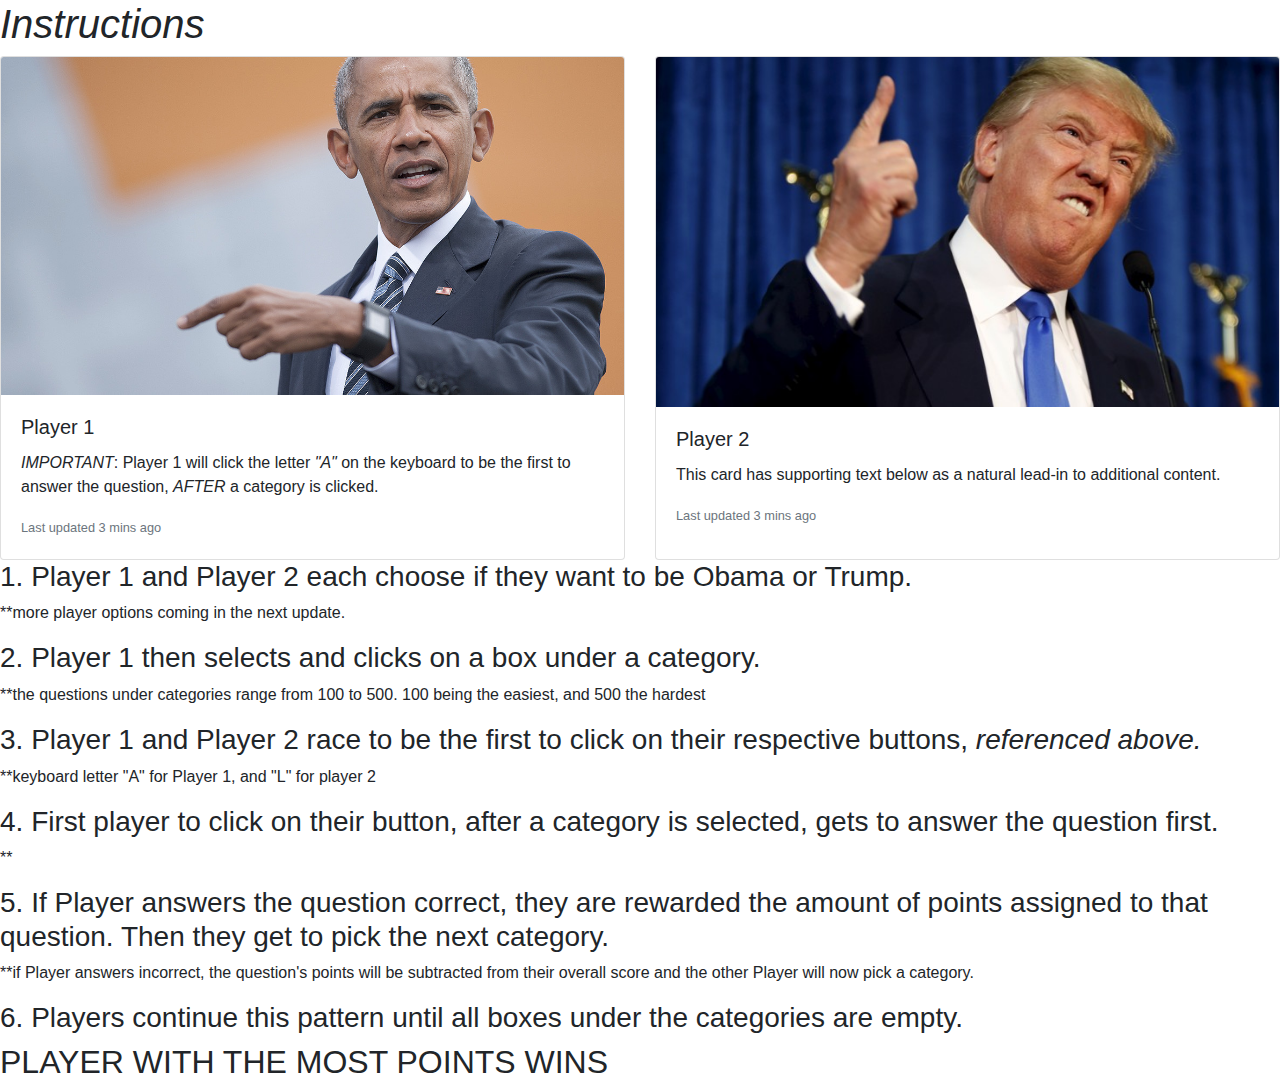
==== instructions.html @ c924a0df "created link pages for my nav bar and started to add content to instructions page" ====
<!DOCTYPE html>
<html lang="en">
<head>
    <meta charset="UTF-8">
    <meta name="viewport" content="width=device-width, initial-scale=1.0">
    <link rel="stylesheet" href="https://stackpath.bootstrapcdn.com/bootstrap/4.3.1/css/bootstrap.min.css" integrity="sha384-ggOyR0iXCbMQv3Xipma34MD+dH/1fQ784/j6cY/iJTQUOhcWr7x9JvoRxT2MZw1T" crossorigin="anonymous">
    <meta http-equiv="X-UA-Compatible" content="ie=edge">
    <script src="https://code.jquery.com/jquery-3.3.1.slim.min.js" integrity="sha384-q8i/X+965DzO0rT7abK41JStQIAqVgRVzpbzo5smXKp4YfRvH+8abtTE1Pi6jizo" crossorigin="anonymous"></script>
    <title>Jeopardy Instructions</title>
</head>
<body>
    <h1><em>Instructions</em></h1>
    <div class="card-deck">
            <div class="card">
              <img class="card-img-top" src="obama.jpeg" alt="Card image cap">
              <div class="card-body">
                <h5 class="card-title">Player 1</h5>
                <p class="card-text"><em>IMPORTANT</em>: Player 1 will click the letter <em>"A"</em> on the keyboard to be the first to answer the question, <em>AFTER</em> a category is clicked.</p>
                <p class="card-text"><small class="text-muted">Last updated 3 mins ago</small></p>
              </div>
            </div>
            <div class="card">
              <img class="card-img-top" src="trump.jpeg" alt="Card image cap">
              <div class="card-body">
                <h5 class="card-title">Player 2</h5>
                <p class="card-text">This card has supporting text below as a natural lead-in to additional content.</p>
                <p class="card-text"><small class="text-muted">Last updated 3 mins ago</small></p>
              </div>
            </div>
          </div>

          <div>
    <h3>1. Player 1 and Player 2 each choose if they want to be Obama or Trump.</h3>
    <p> **more player options coming in the next update.</p>
    <h3>2. Player 1 then selects and clicks on a box under a category.</h3>
    <p> **the questions under categories range from 100 to 500. 100 being the easiest, and 500 the hardest</p>
    <h3>3. Player 1 and Player 2 race to be the first to click on their respective buttons, <em>referenced above.</em></h3>
    <p>**keyboard letter "A" for Player 1, and "L" for player 2</p>
    <h3>4. First player to click on their button, after a category is selected, gets to answer the question first.</h3>
    <p>**</p>
    <h3>5. If Player answers the question correct, they are rewarded the amount of points assigned to that question. Then they get to pick the next category.</h3>
    <p>**if Player answers incorrect, the question's points will be subtracted from their overall score and the other Player will now pick a category.</p>
    <h3>6. Players continue this pattern until all boxes under the categories are empty.</h3>
          </div>

          <div>
    <h2>PLAYER WITH THE MOST POINTS WINS</h2>
    </div>

    <script src="https://cdnjs.cloudflare.com/ajax/libs/popper.js/1.14.7/umd/popper.min.js" integrity="sha384-UO2eT0CpHqdSJQ6hJty5KVphtPhzWj9WO1clHTMGa3JDZwrnQq4sF86dIHNDz0W1" crossorigin="anonymous"></script>
    <script src="https://stackpath.bootstrapcdn.com/bootstrap/4.3.1/js/bootstrap.min.js" integrity="sha384-JjSmVgyd0p3pXB1rRibZUAYoIIy6OrQ6VrjIEaFf/nJGzIxFDsf4x0xIM+B07jRM" crossorigin="anonymous"></script>
</body>
</html>
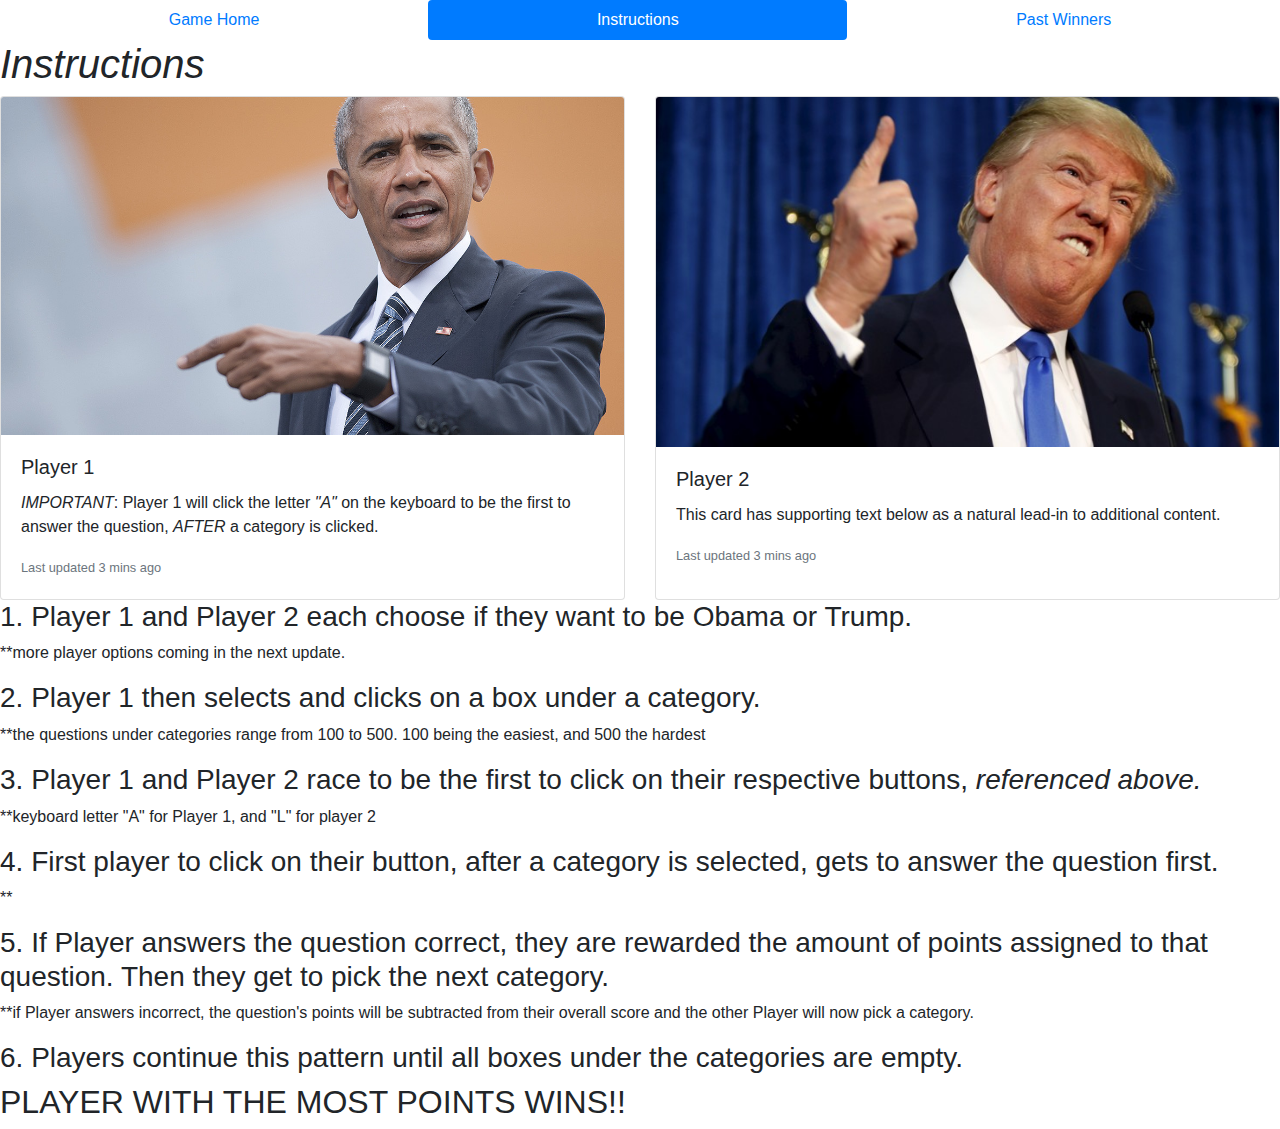
==== commit cf394793: "updated instructions page as well as nav bar on both pages" ====
--- a/instructions.html
+++ b/instructions.html
@@ -3,12 +3,28 @@
 <head>
     <meta charset="UTF-8">
     <meta name="viewport" content="width=device-width, initial-scale=1.0">
+    <link rel=“stylesheet” href=”instructions.css”>
     <link rel="stylesheet" href="https://stackpath.bootstrapcdn.com/bootstrap/4.3.1/css/bootstrap.min.css" integrity="sha384-ggOyR0iXCbMQv3Xipma34MD+dH/1fQ784/j6cY/iJTQUOhcWr7x9JvoRxT2MZw1T" crossorigin="anonymous">
     <meta http-equiv="X-UA-Compatible" content="ie=edge">
     <script src="https://code.jquery.com/jquery-3.3.1.slim.min.js" integrity="sha384-q8i/X+965DzO0rT7abK41JStQIAqVgRVzpbzo5smXKp4YfRvH+8abtTE1Pi6jizo" crossorigin="anonymous"></script>
     <title>Jeopardy Instructions</title>
 </head>
 <body>
+    <header>
+            
+            <ul class="nav nav-pills nav-fill">     
+                <li class="nav-item">
+                  <a class="nav-link" href="index.html">Game Home</a>
+                </li>
+                <li class="nav-item">
+              <a class="nav-link active" href="instructions.html">Instructions</a>
+                </li>
+                <li class="nav-item">
+                  <a class="nav-link" href="#">Past Winners</a>
+                </li>
+              </ul>
+              
+        </header>
     <h1><em>Instructions</em></h1>
     <div class="card-deck">
             <div class="card">
@@ -44,7 +60,7 @@
           </div>
 
           <div>
-    <h2>PLAYER WITH THE MOST POINTS WINS</h2>
+    <h2>PLAYER WITH THE MOST POINTS WINS!!</h2>
     </div>
 
     <script src="https://cdnjs.cloudflare.com/ajax/libs/popper.js/1.14.7/umd/popper.min.js" integrity="sha384-UO2eT0CpHqdSJQ6hJty5KVphtPhzWj9WO1clHTMGa3JDZwrnQq4sF86dIHNDz0W1" crossorigin="anonymous"></script>
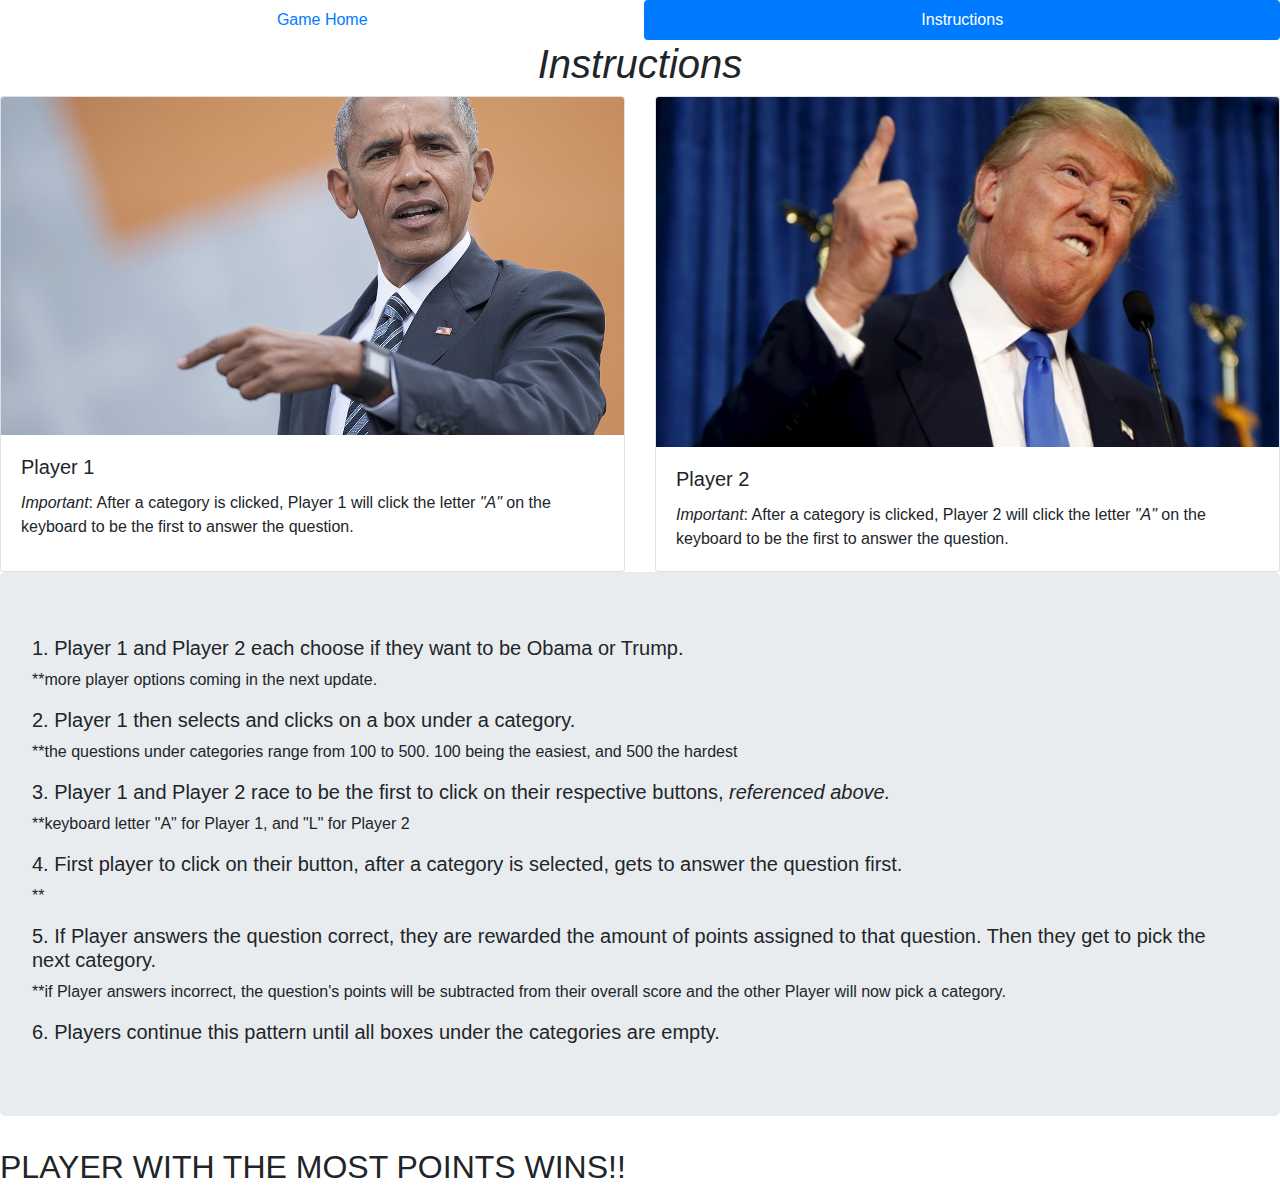
==== commit 5f3d92b4: "Updated Instructions Page Formatting" ====
--- a/instructions.html
+++ b/instructions.html
@@ -1,69 +1,90 @@
 <!DOCTYPE html>
 <html lang="en">
+
 <head>
     <meta charset="UTF-8">
     <meta name="viewport" content="width=device-width, initial-scale=1.0">
+    <link rel="stylesheet" href="https://stackpath.bootstrapcdn.com/bootstrap/4.3.1/css/bootstrap.min.css"
+        integrity="sha384-ggOyR0iXCbMQv3Xipma34MD+dH/1fQ784/j6cY/iJTQUOhcWr7x9JvoRxT2MZw1T" crossorigin="anonymous">
     <link rel=“stylesheet” href=”instructions.css”>
-    <link rel="stylesheet" href="https://stackpath.bootstrapcdn.com/bootstrap/4.3.1/css/bootstrap.min.css" integrity="sha384-ggOyR0iXCbMQv3Xipma34MD+dH/1fQ784/j6cY/iJTQUOhcWr7x9JvoRxT2MZw1T" crossorigin="anonymous">
     <meta http-equiv="X-UA-Compatible" content="ie=edge">
-    <script src="https://code.jquery.com/jquery-3.3.1.slim.min.js" integrity="sha384-q8i/X+965DzO0rT7abK41JStQIAqVgRVzpbzo5smXKp4YfRvH+8abtTE1Pi6jizo" crossorigin="anonymous"></script>
+    <script src="https://code.jquery.com/jquery-3.3.1.slim.min.js"
+        integrity="sha384-q8i/X+965DzO0rT7abK41JStQIAqVgRVzpbzo5smXKp4YfRvH+8abtTE1Pi6jizo"
+        crossorigin="anonymous"></script>
     <title>Jeopardy Instructions</title>
 </head>
+
 <body>
     <header>
-            
-            <ul class="nav nav-pills nav-fill">     
-                <li class="nav-item">
-                  <a class="nav-link" href="index.html">Game Home</a>
-                </li>
-                <li class="nav-item">
-              <a class="nav-link active" href="instructions.html">Instructions</a>
-                </li>
-                <li class="nav-item">
-                  <a class="nav-link" href="#">Past Winners</a>
-                </li>
-              </ul>
-              
-        </header>
-    <h1><em>Instructions</em></h1>
-    <div class="card-deck">
-            <div class="card">
-              <img class="card-img-top" src="obama.jpeg" alt="Card image cap">
-              <div class="card-body">
-                <h5 class="card-title">Player 1</h5>
-                <p class="card-text"><em>IMPORTANT</em>: Player 1 will click the letter <em>"A"</em> on the keyboard to be the first to answer the question, <em>AFTER</em> a category is clicked.</p>
-                <p class="card-text"><small class="text-muted">Last updated 3 mins ago</small></p>
-              </div>
-            </div>
-            <div class="card">
-              <img class="card-img-top" src="trump.jpeg" alt="Card image cap">
-              <div class="card-body">
-                <h5 class="card-title">Player 2</h5>
-                <p class="card-text">This card has supporting text below as a natural lead-in to additional content.</p>
-                <p class="card-text"><small class="text-muted">Last updated 3 mins ago</small></p>
-              </div>
-            </div>
-          </div>
 
-          <div>
-    <h3>1. Player 1 and Player 2 each choose if they want to be Obama or Trump.</h3>
-    <p> **more player options coming in the next update.</p>
-    <h3>2. Player 1 then selects and clicks on a box under a category.</h3>
-    <p> **the questions under categories range from 100 to 500. 100 being the easiest, and 500 the hardest</p>
-    <h3>3. Player 1 and Player 2 race to be the first to click on their respective buttons, <em>referenced above.</em></h3>
-    <p>**keyboard letter "A" for Player 1, and "L" for player 2</p>
-    <h3>4. First player to click on their button, after a category is selected, gets to answer the question first.</h3>
-    <p>**</p>
-    <h3>5. If Player answers the question correct, they are rewarded the amount of points assigned to that question. Then they get to pick the next category.</h3>
-    <p>**if Player answers incorrect, the question's points will be subtracted from their overall score and the other Player will now pick a category.</p>
-    <h3>6. Players continue this pattern until all boxes under the categories are empty.</h3>
-          </div>
+        <ul class="nav nav-pills nav-fill">
+            <li class="nav-item">
+                <a class="nav-link" href="index.html">Game Home</a>
+            </li>
+            <li class="nav-item">
+                <a class="nav-link active" href="instructions.html">Instructions</a>
+            </li>
+        </ul>
 
-          <div>
-    <h2>PLAYER WITH THE MOST POINTS WINS!!</h2>
+    </header>
+    <div class="text-center">
+        <h1><em>Instructions</em></h1>
     </div>
 
-    <script src="https://cdnjs.cloudflare.com/ajax/libs/popper.js/1.14.7/umd/popper.min.js" integrity="sha384-UO2eT0CpHqdSJQ6hJty5KVphtPhzWj9WO1clHTMGa3JDZwrnQq4sF86dIHNDz0W1" crossorigin="anonymous"></script>
-    <script src="https://stackpath.bootstrapcdn.com/bootstrap/4.3.1/js/bootstrap.min.js" integrity="sha384-JjSmVgyd0p3pXB1rRibZUAYoIIy6OrQ6VrjIEaFf/nJGzIxFDsf4x0xIM+B07jRM" crossorigin="anonymous"></script>
+    <div class="card-deck">
+        <div class="card">
+            <img class="card-img-top" src="obama.jpeg" alt="Card image cap">
+            <div class="card-body">
+                <h5 class="card-title">Player 1</h5>
+                <p class="card-text"><em>Important</em>: After a category is clicked, Player 1 will click the letter
+                    <em>"A"</em> on the keyboard to be the first to answer the question.</p>
+
+            </div>
+        </div>
+        <div class="card">
+            <img class="card-img-top" src="trump.jpeg" alt="Card image cap">
+            <div class="card-body">
+                <h5 class="card-title">Player 2</h5>
+                <p class="card-text"><em>Important</em>: After a category is clicked, Player 2 will click the letter
+                    <em>"A"</em> on the keyboard to be the first to answer the question.</p>
+
+            </div>
+        </div>
+    </div>
+
+
+
+
+    <div class="jumbotron">
+        <h5>1. Player 1 and Player 2 each choose if they want to be Obama or Trump.</h5>
+        <p>**more player options coming in the next update.</p>
+        <h5>2. Player 1 then selects and clicks on a box under a category.</h5>
+        <p> **the questions under categories range from 100 to 500. 100 being the easiest, and 500 the hardest</p>
+        <h5>3. Player 1 and Player 2 race to be the first to click on their respective buttons, <em>referenced
+                above.</em></h5>
+        <p>**keyboard letter "A" for Player 1, and "L" for Player 2</p>
+        <h5>4. First player to click on their button, after a category is selected, gets to answer the question first.
+        </h5>
+        <p>**</p>
+        <h5>5. If Player answers the question correct, they are rewarded the amount of points assigned to that question.
+            Then they get to pick the next category.</h5>
+        <p>**if Player answers incorrect, the question's points will be subtracted from their overall score and the
+            other Player will now pick a category.</p>
+        <h5>6. Players continue this pattern until all boxes under the categories are empty.</h5>
+    </div>
+
+
+
+    <div>
+        <h2>PLAYER WITH THE MOST POINTS WINS!!</h2>
+    </div>
+
+    <script src="https://cdnjs.cloudflare.com/ajax/libs/popper.js/1.14.7/umd/popper.min.js"
+        integrity="sha384-UO2eT0CpHqdSJQ6hJty5KVphtPhzWj9WO1clHTMGa3JDZwrnQq4sF86dIHNDz0W1"
+        crossorigin="anonymous"></script>
+    <script src="https://stackpath.bootstrapcdn.com/bootstrap/4.3.1/js/bootstrap.min.js"
+        integrity="sha384-JjSmVgyd0p3pXB1rRibZUAYoIIy6OrQ6VrjIEaFf/nJGzIxFDsf4x0xIM+B07jRM"
+        crossorigin="anonymous"></script>
 </body>
+
 </html>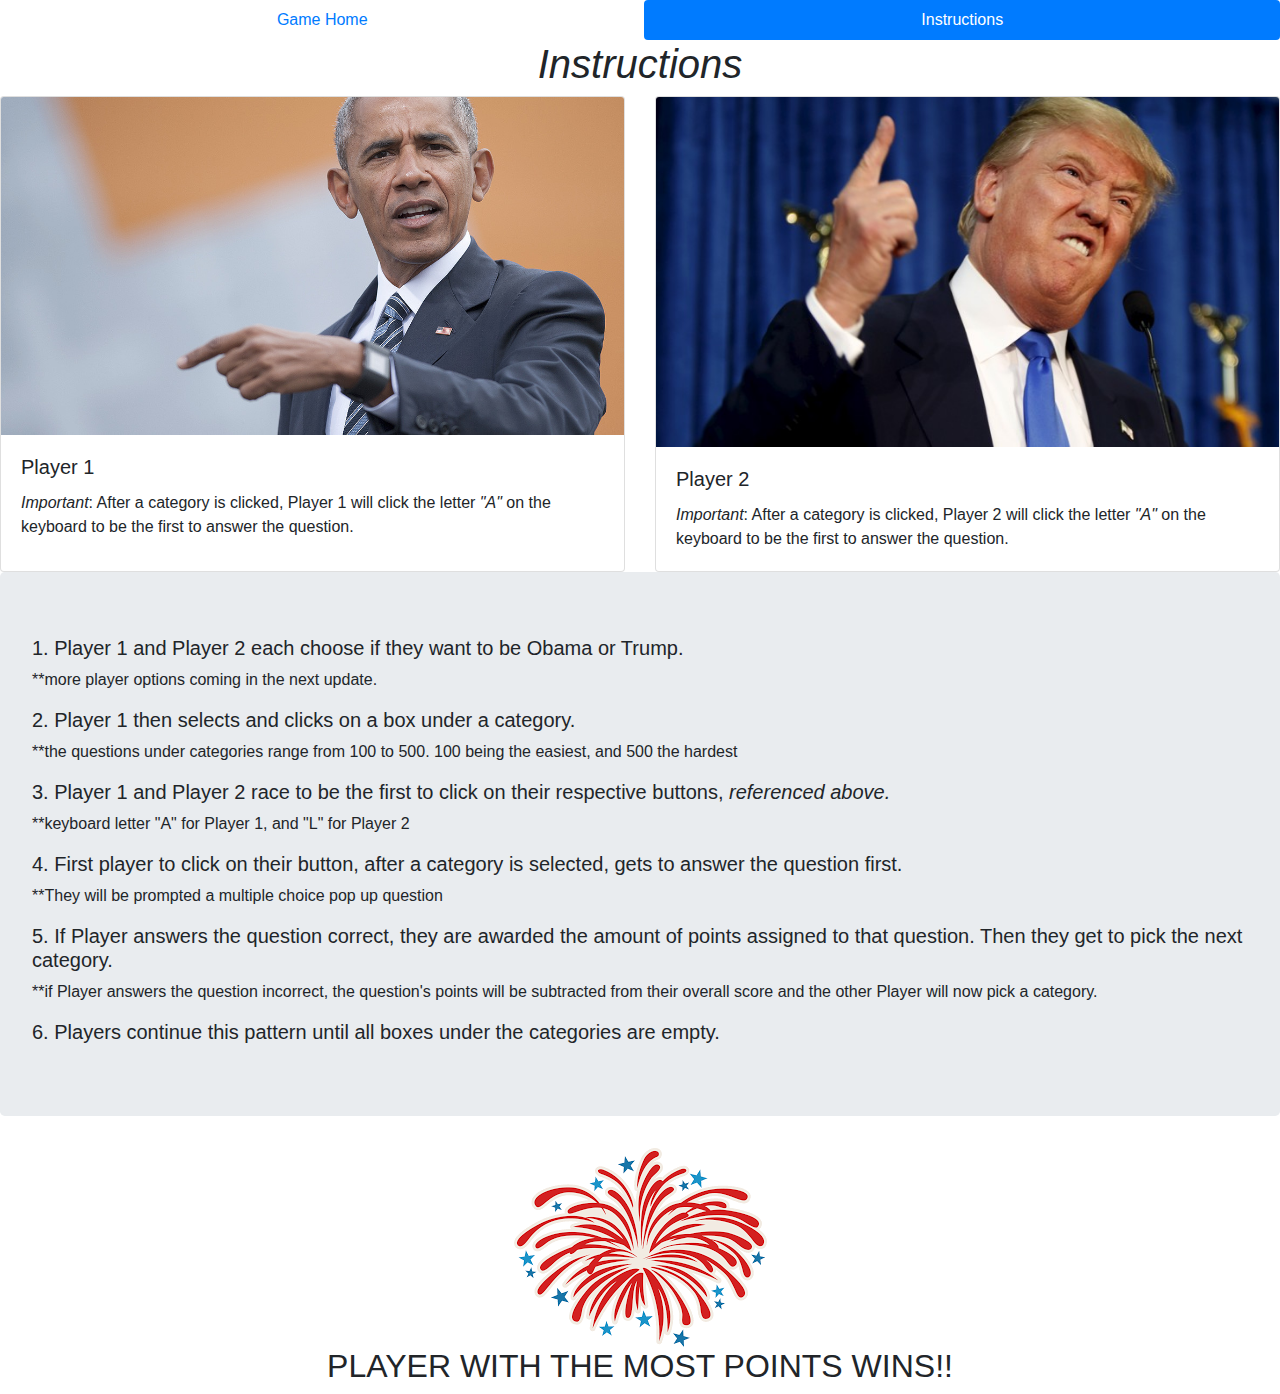
==== commit 13c9ed0a: "finished basic instructions page" ====
--- a/instructions.html
+++ b/instructions.html
@@ -7,7 +7,6 @@
     <link rel="stylesheet" href="https://stackpath.bootstrapcdn.com/bootstrap/4.3.1/css/bootstrap.min.css"
         integrity="sha384-ggOyR0iXCbMQv3Xipma34MD+dH/1fQ784/j6cY/iJTQUOhcWr7x9JvoRxT2MZw1T" crossorigin="anonymous">
     <link rel=“stylesheet” href=”instructions.css”>
-    <meta http-equiv="X-UA-Compatible" content="ie=edge">
     <script src="https://code.jquery.com/jquery-3.3.1.slim.min.js"
         integrity="sha384-q8i/X+965DzO0rT7abK41JStQIAqVgRVzpbzo5smXKp4YfRvH+8abtTE1Pi6jizo"
         crossorigin="anonymous"></script>
@@ -65,17 +64,18 @@
         <p>**keyboard letter "A" for Player 1, and "L" for Player 2</p>
         <h5>4. First player to click on their button, after a category is selected, gets to answer the question first.
         </h5>
-        <p>**</p>
-        <h5>5. If Player answers the question correct, they are rewarded the amount of points assigned to that question.
+        <p>**They will be prompted a multiple choice pop up question</p>
+        <h5>5. If Player answers the question correct, they are awarded the amount of points assigned to that question.
             Then they get to pick the next category.</h5>
-        <p>**if Player answers incorrect, the question's points will be subtracted from their overall score and the
+        <p>**if Player answers the question incorrect, the question's points will be subtracted from their overall score and the
             other Player will now pick a category.</p>
         <h5>6. Players continue this pattern until all boxes under the categories are empty.</h5>
     </div>
 
 
 
-    <div>
+    <div class="text-center">
+        <img src="fireworks.png">
         <h2>PLAYER WITH THE MOST POINTS WINS!!</h2>
     </div>
 
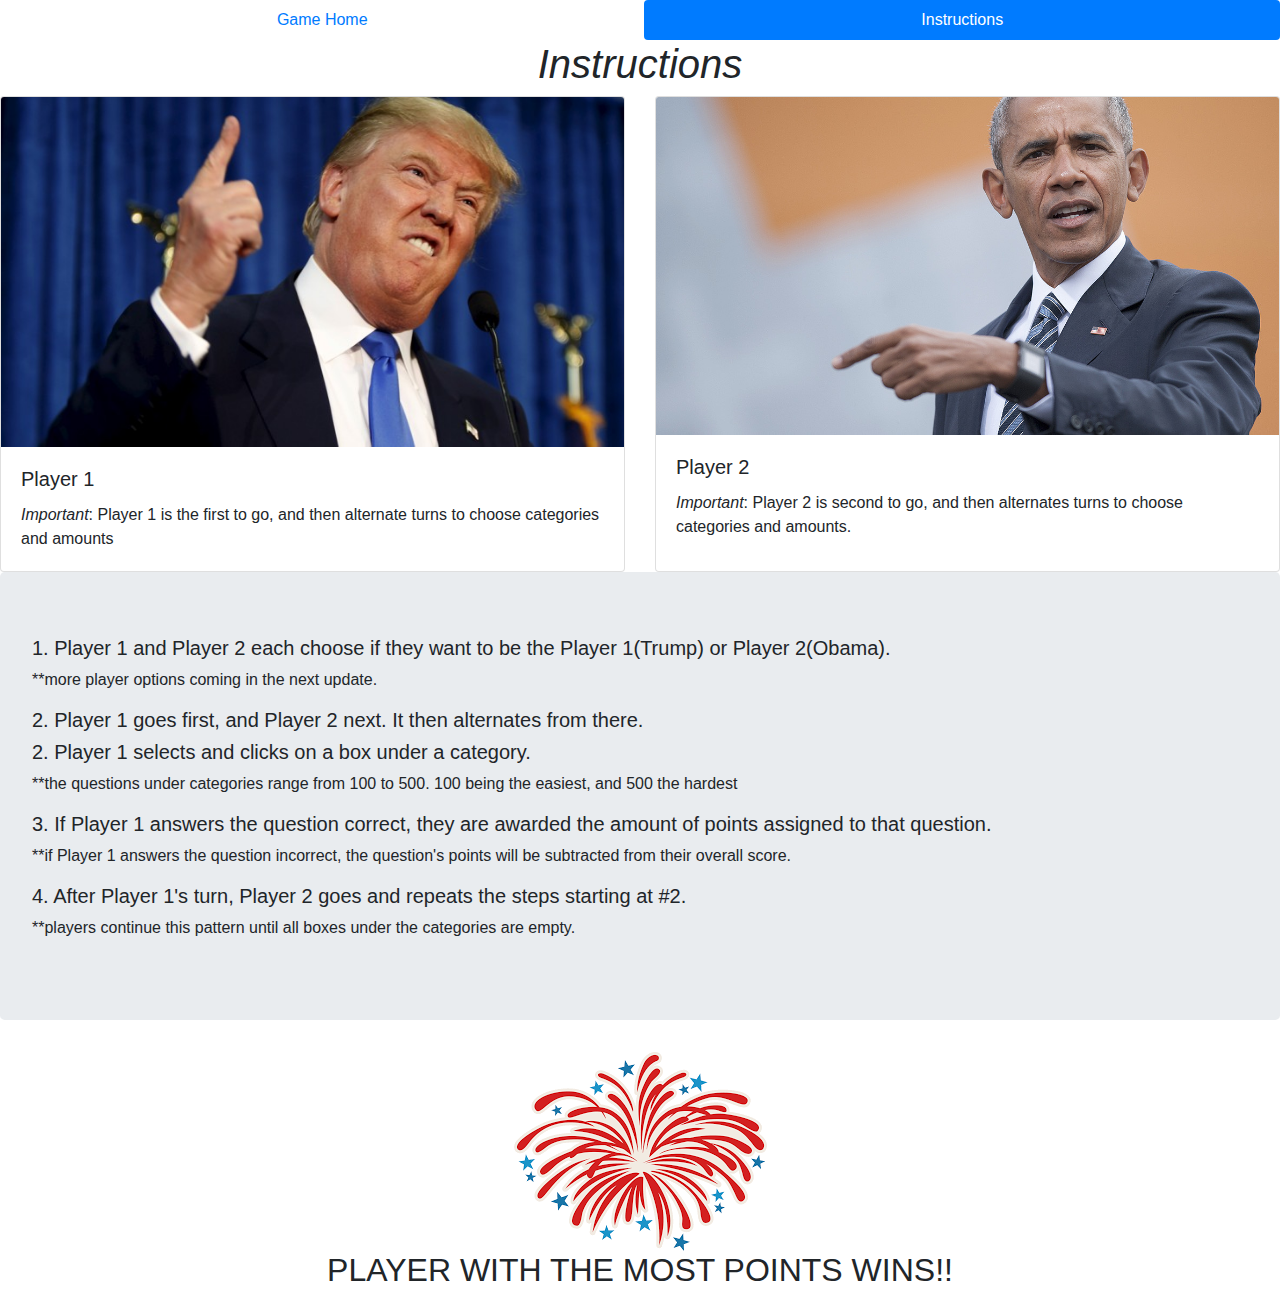
==== commit e5bcde3f: "updated instructions and fixed a few bugs" ====
--- a/instructions.html
+++ b/instructions.html
@@ -1,7 +1,11 @@
 <!DOCTYPE html>
 <html lang="en">
 
+
+<!--linking bootsrap and jquery, with js at bottom above ending body tag-->
+
 <head>
+    <title>Jeopardy Instructions</title>
     <meta charset="UTF-8">
     <meta name="viewport" content="width=device-width, initial-scale=1.0">
     <link rel="stylesheet" href="https://stackpath.bootstrapcdn.com/bootstrap/4.3.1/css/bootstrap.min.css"
@@ -10,10 +14,10 @@
     <script src="https://code.jquery.com/jquery-3.3.1.slim.min.js"
         integrity="sha384-q8i/X+965DzO0rT7abK41JStQIAqVgRVzpbzo5smXKp4YfRvH+8abtTE1Pi6jizo"
         crossorigin="anonymous"></script>
-    <title>Jeopardy Instructions</title>
 </head>
 
 <body>
+    <!--creating nav header with Game Home & Instructions-->
     <header>
 
         <ul class="nav nav-pills nav-fill">
@@ -24,61 +28,54 @@
                 <a class="nav-link active" href="instructions.html">Instructions</a>
             </li>
         </ul>
-
     </header>
+    <!--Instructions to center top of the page-->
     <div class="text-center">
         <h1><em>Instructions</em></h1>
     </div>
 
+    <!--creating 2 cards to represent player 1 & 2, along with first instructions-->
     <div class="card-deck">
+        <div class="card">
+            <img class="card-img-top" src="trump.jpeg" alt="Card image cap">
+            <div class="card-body">
+                <h5 class="card-title">Player 1</h5>
+                <p class="card-text"><em>Important</em>: Player 1 is the first to go, and then alternate turns to choose categories and amounts</p>
+            </div>
+        </div>
         <div class="card">
             <img class="card-img-top" src="obama.jpeg" alt="Card image cap">
             <div class="card-body">
-                <h5 class="card-title">Player 1</h5>
-                <p class="card-text"><em>Important</em>: After a category is clicked, Player 1 will click the letter
-                    <em>"A"</em> on the keyboard to be the first to answer the question.</p>
+                <h5 class="card-title">Player 2</h5>
+                <p class="card-text"><em>Important</em>: Player 2 is second to go, and then alternates turns to choose categories and amounts.</p>
 
             </div>
         </div>
-        <div class="card">
-            <img class="card-img-top" src="trump.jpeg" alt="Card image cap">
-            <div class="card-body">
-                <h5 class="card-title">Player 2</h5>
-                <p class="card-text"><em>Important</em>: After a category is clicked, Player 2 will click the letter
-                    <em>"A"</em> on the keyboard to be the first to answer the question.</p>
 
-            </div>
-        </div>
     </div>
 
 
-
+    <!--list of instructions fron 1-6-->
 
     <div class="jumbotron">
-        <h5>1. Player 1 and Player 2 each choose if they want to be Obama or Trump.</h5>
+        <h5>1. Player 1 and Player 2 each choose if they want to be the Player 1(Trump) or Player 2(Obama).</h5>
         <p>**more player options coming in the next update.</p>
-        <h5>2. Player 1 then selects and clicks on a box under a category.</h5>
+        <h5>2. Player 1 goes first, and Player 2 next. It then alternates from there.</h5>
+        <h5>2. Player 1 selects and clicks on a box under a category.</h5>
         <p> **the questions under categories range from 100 to 500. 100 being the easiest, and 500 the hardest</p>
-        <h5>3. Player 1 and Player 2 race to be the first to click on their respective buttons, <em>referenced
-                above.</em></h5>
-        <p>**keyboard letter "A" for Player 1, and "L" for Player 2</p>
-        <h5>4. First player to click on their button, after a category is selected, gets to answer the question first.
-        </h5>
-        <p>**They will be prompted a multiple choice pop up question</p>
-        <h5>5. If Player answers the question correct, they are awarded the amount of points assigned to that question.
-            Then they get to pick the next category.</h5>
-        <p>**if Player answers the question incorrect, the question's points will be subtracted from their overall score and the
-            other Player will now pick a category.</p>
-        <h5>6. Players continue this pattern until all boxes under the categories are empty.</h5>
+        <h5>3. If Player 1 answers the question correct, they are awarded the amount of points assigned to that question.</h5>
+        <p>**if Player 1 answers the question incorrect, the question's points will be subtracted from their overall score.</p>
+        <h5>4. After Player 1's turn, Player 2 goes and repeats the steps starting at #2.</h5>
+        <p>**players continue this pattern until all boxes under the categories are empty.</p>
     </div>
 
-
-
+    <!--details winenr of game with fireworks-->
     <div class="text-center">
         <img src="fireworks.png">
         <h2>PLAYER WITH THE MOST POINTS WINS!!</h2>
     </div>
 
+    <!--js and bootstrap-->
     <script src="https://cdnjs.cloudflare.com/ajax/libs/popper.js/1.14.7/umd/popper.min.js"
         integrity="sha384-UO2eT0CpHqdSJQ6hJty5KVphtPhzWj9WO1clHTMGa3JDZwrnQq4sF86dIHNDz0W1"
         crossorigin="anonymous"></script>
